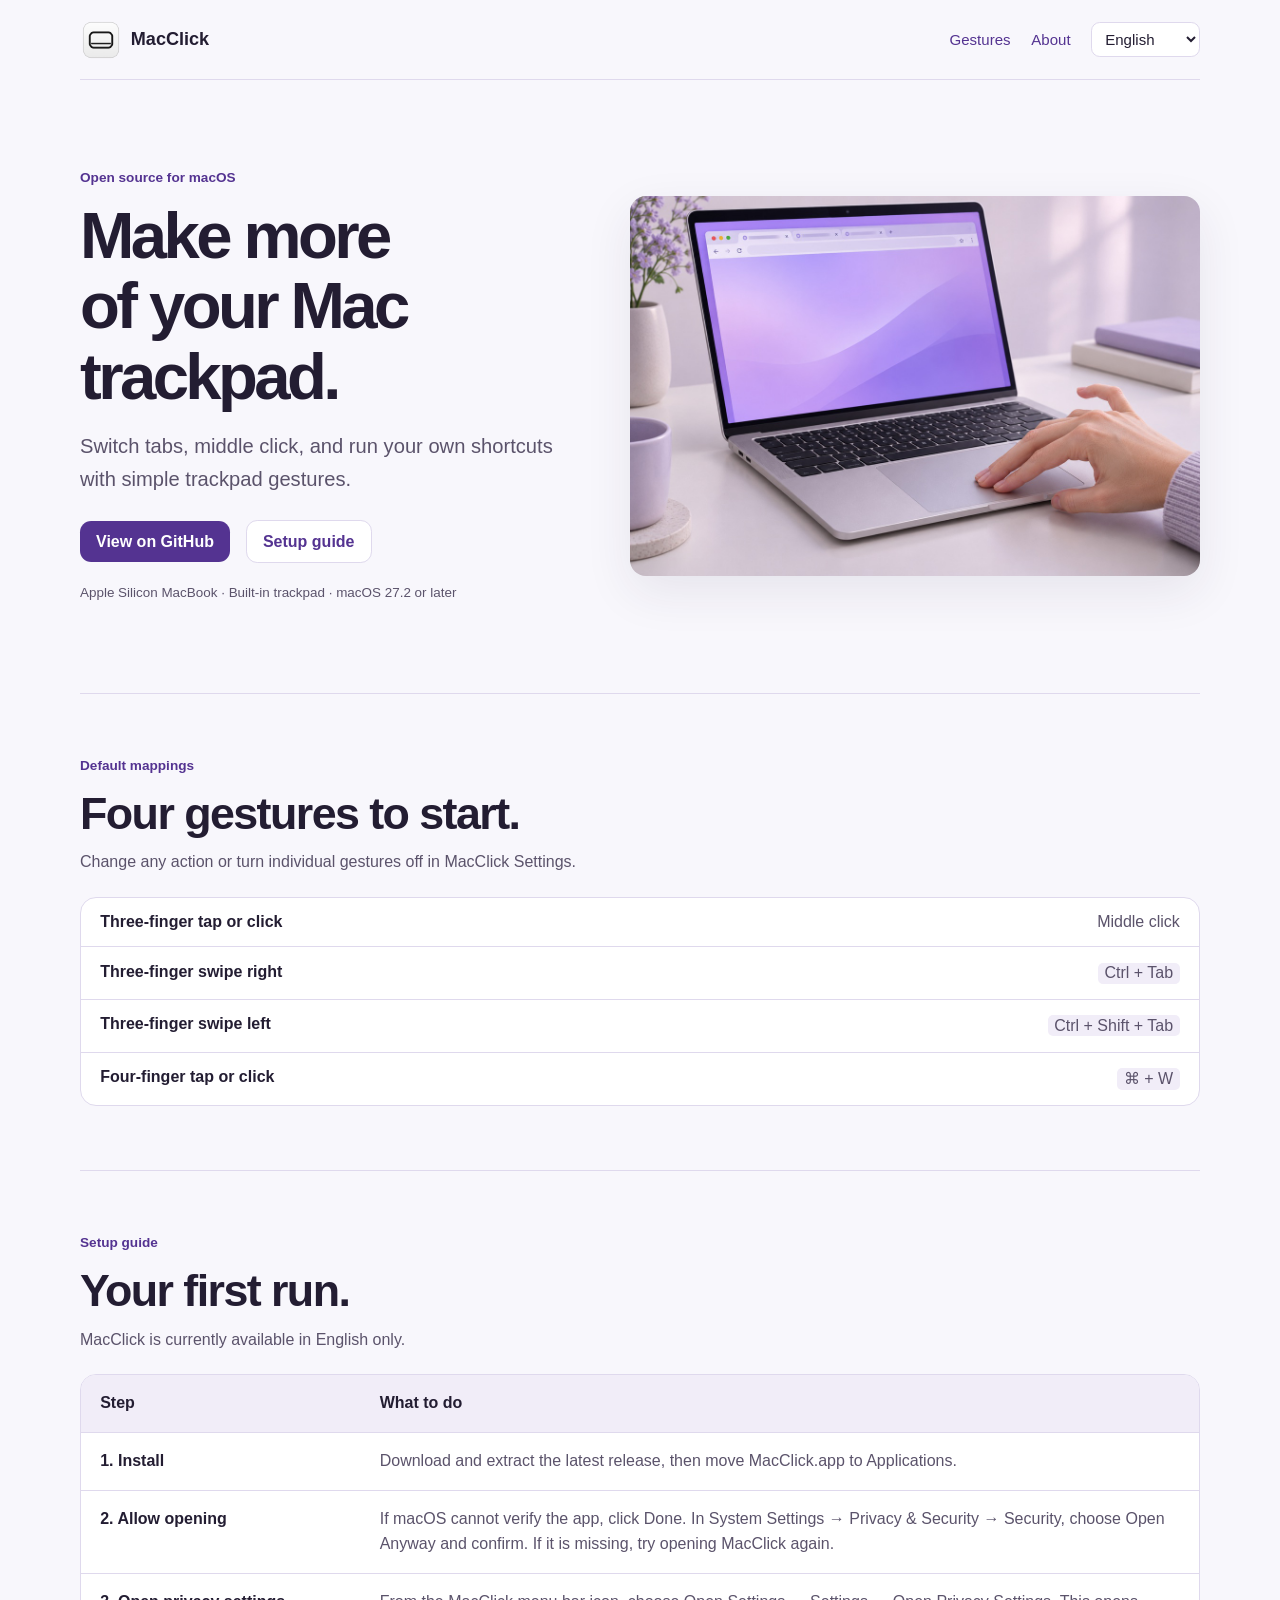
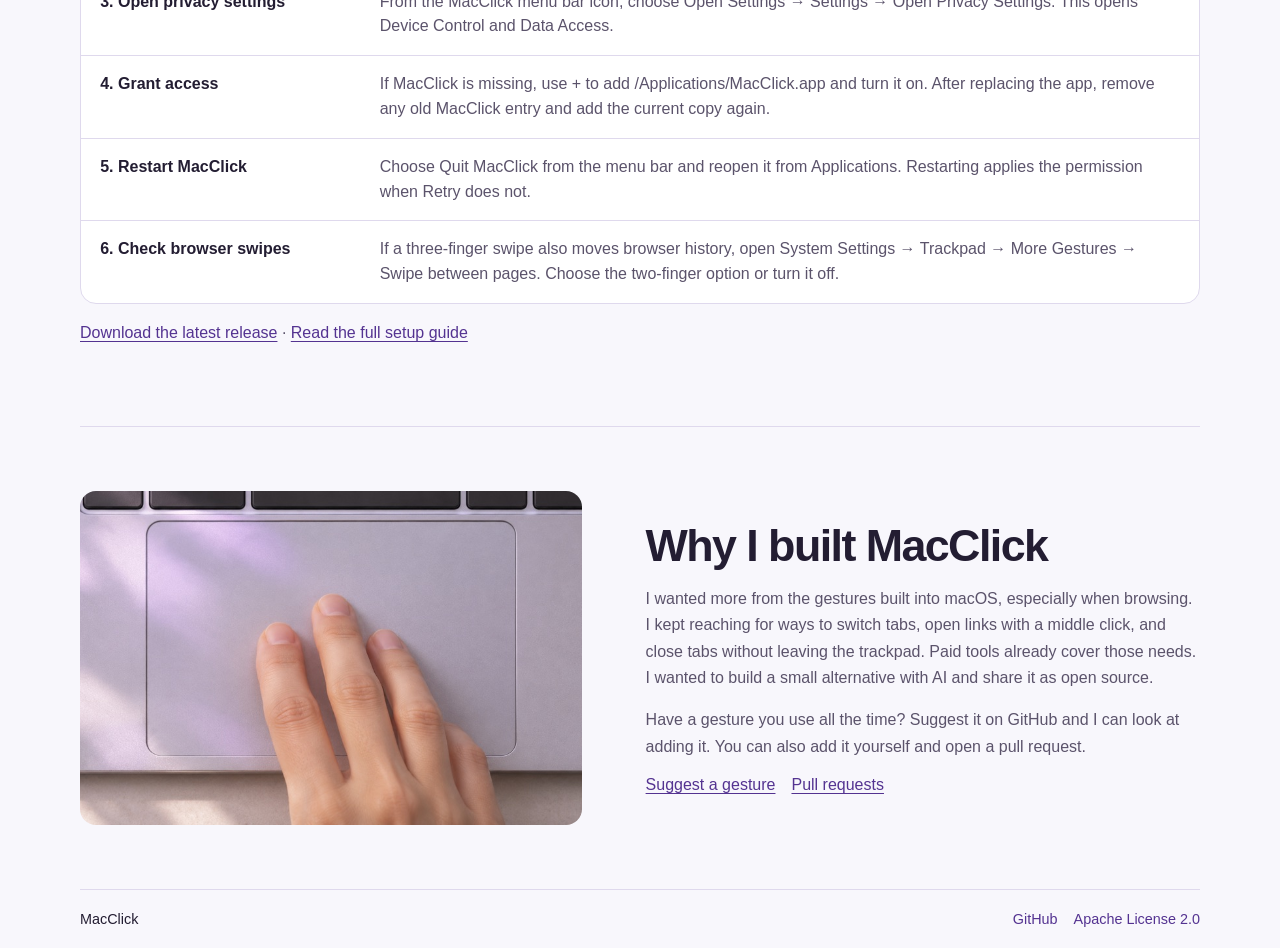
==== web/index.html @ efc1bd24 "Add multilingual first run guide" ====
<!doctype html>
<html lang="en">
<head>
    <meta charset="utf-8">
    <meta name="viewport" content="width=device-width, initial-scale=1">
    <meta name="description" content="MacClick is an open source macOS menu bar app for trackpad gestures, middle clicks, and keyboard shortcuts.">
    <meta name="theme-color" content="#f8f7fc">
    <title>MacClick</title>
    <link rel="icon" href="./images/icon.png" type="image/png">
    <link rel="stylesheet" href="./styles.css">
    <script src="./translations.js" defer></script>
    <script src="./site.js" defer></script>
</head>
<body>
    <a class="skip" href="#content" data-text="skip">Skip to content</a>
    <header class="shell header">
        <a class="brand" href="#top"><img src="./images/icon.png" width="42" height="42" alt="">MacClick</a>
        <div class="header-links">
            <a href="#gestures" data-text="gestures">Gestures</a>
            <a href="#about" data-text="about">About</a>
            <label class="language">
                <span class="visually-hidden" data-text="language">Language</span>
                <select id="language">
                    <option value="en" lang="en">English</option>
                    <option value="tr" lang="tr">Türkçe</option>
                    <option value="es" lang="es">Español</option>
                    <option value="pt" lang="pt-PT">Português</option>
                    <option value="ar" lang="ar" dir="rtl">العربية</option>
                    <option value="zh" lang="zh-Hans">简体中文</option>
                    <option value="ru" lang="ru">Русский</option>
                </select>
            </label>
        </div>
    </header>
    <main id="content" class="shell">
        <section class="hero" id="top" aria-labelledby="headline">
            <div>
                <p class="eyebrow" data-text="badge">Open source for macOS</p>
                <h1 id="headline" data-text="headline">Make more of your Mac trackpad.</h1>
                <p class="lede" data-text="intro">Switch tabs, middle click, and run your own shortcuts with simple trackpad gestures.</p>
                <div class="actions">
                    <a class="button primary" href="https://github.com/ilkerduran/MacClick" data-text="github">View on GitHub</a>
                    <a class="button secondary" href="#first-run" data-text="setup">Setup guide</a>
                </div>
                <p class="compatibility" data-text="requirements">Apple Silicon MacBook · Built-in trackpad · macOS 27.2 or later</p>
            </div>
            <img class="photo hero-photo" src="./images/trackpad-hero.jpg" width="1200" height="800"
                alt="Illustration of a hand using a MacBook trackpad" data-alt="heroAlt" fetchpriority="high">
        </section>
        <section id="gestures" class="section" aria-labelledby="gesture-title">
            <p class="eyebrow" data-text="defaults">Default mappings</p>
            <h2 id="gesture-title" data-text="gestureTitle">Four gestures to start.</h2>
            <p class="section-copy" data-text="gestureIntro">Change any action or turn individual gestures off in MacClick Settings.</p>
            <dl class="mappings">
                <div><dt data-text="threeTap">Three-finger tap or click</dt><dd data-text="middleClick">Middle click</dd></div>
                <div><dt data-text="swipeRight">Three-finger swipe right</dt><dd><kbd dir="ltr">Ctrl + Tab</kbd></dd></div>
                <div><dt data-text="swipeLeft">Three-finger swipe left</dt><dd><kbd dir="ltr">Ctrl + Shift + Tab</kbd></dd></div>
                <div><dt data-text="fourTap">Four-finger tap or click</dt><dd><kbd dir="ltr">⌘ + W</kbd></dd></div>
            </dl>
        </section>
        <section id="first-run" class="section" aria-labelledby="first-run-title">
            <p class="eyebrow" data-text="setup">Setup guide</p>
            <h2 id="first-run-title" data-text="firstRunTitle">Your first run.</h2>
            <p class="section-copy" data-text="appLanguage">MacClick is currently available in English only.</p>
            <div class="setup-table-wrap">
                <table class="setup-table">
                    <thead><tr><th scope="col" data-text="stepHeading">Step</th><th scope="col" data-text="actionHeading">What to do</th></tr></thead>
                    <tbody>
                        <tr><th scope="row" data-text="step1">1. Install</th><td data-text="action1">Download and extract the latest release, then move MacClick.app to Applications.</td></tr>
                        <tr><th scope="row" data-text="step2">2. Allow opening</th><td data-text="action2">If macOS cannot verify the app, click Done. In System Settings → Privacy & Security → Security, choose Open Anyway and confirm. If it is missing, try opening MacClick again.</td></tr>
                        <tr><th scope="row" data-text="step3">3. Open privacy settings</th><td data-text="action3">From the MacClick menu bar icon, choose Open Settings → Settings → Open Privacy Settings. This opens Device Control and Data Access.</td></tr>
                        <tr><th scope="row" data-text="step4">4. Grant access</th><td data-text="action4">If MacClick is missing, use + to add /Applications/MacClick.app and turn it on. After replacing the app, remove any old MacClick entry and add the current copy again.</td></tr>
                        <tr><th scope="row" data-text="step5">5. Restart MacClick</th><td data-text="action5">Choose Quit MacClick from the menu bar and reopen it from Applications. Restarting applies the permission when Retry does not.</td></tr>
                        <tr><th scope="row" data-text="step6">6. Check browser swipes</th><td data-text="action6">If a three-finger swipe also moves browser history, open System Settings → Trackpad → More Gestures → Swipe between pages. Choose the two-finger option or turn it off.</td></tr>
                    </tbody>
                </table>
            </div>
            <p class="setup-links"><a href="https://github.com/ilkerduran/MacClick/releases/latest" data-text="downloadRelease">Download the latest release</a> · <a href="https://github.com/ilkerduran/MacClick#first-run" data-text="fullGuide">Read the full setup guide</a></p>
        </section>
        <section id="about" class="section story" aria-labelledby="about-title">
            <img class="photo story-photo" src="./images/trackpad-detail.jpg" width="1000" height="512"
                alt="Illustration of fingers resting on a trackpad" data-alt="detailAlt" loading="lazy">
            <div>
                <h2 id="about-title" data-text="why">Why I built MacClick</h2>
                <p data-text="story">I wanted more from the gestures built into macOS, especially when browsing. I kept reaching for ways to switch tabs, open links with a middle click, and close tabs without leaving the trackpad. Paid tools already cover those needs. I wanted to build a small alternative with AI and share it as open source.</p>
                <p data-text="contribute">Have a gesture you use all the time? Suggest it on GitHub and I can look at adding it. You can also add it yourself and open a pull request.</p>
                <div class="actions">
                    <a href="https://github.com/ilkerduran/MacClick/issues" data-text="suggest">Suggest a gesture</a>
                    <a href="https://github.com/ilkerduran/MacClick/pulls" data-text="pullRequests">Pull requests</a>
                </div>
            </div>
        </section>
    </main>
    <footer class="shell footer">
        <span>MacClick</span>
        <div>
            <a href="https://github.com/ilkerduran/MacClick">GitHub</a>
            <a href="https://github.com/ilkerduran/MacClick/blob/main/LICENSE" data-text="license">Apache License 2.0</a>
        </div>
    </footer>
</body>
</html>
---- web/styles.css ----
:root {
    color-scheme: light;
    font-family: -apple-system, BlinkMacSystemFont, "Segoe UI", sans-serif;
    color: #231d32;
    background: #f8f7fc;
    --muted: #5b536b;
    --accent: #543391;
    --line: #dfd9ed;
}

*, *::before, *::after { box-sizing: border-box; }
body { margin: 0; }
a { color: var(--accent); text-underline-offset: .2em; }
a:hover { text-decoration-thickness: .13em; }
a:focus-visible, select:focus-visible { outline: 3px solid #845ac0; outline-offset: 4px; }
img { display: block; max-width: 100%; }
.shell { width: min(1120px, calc(100% - 3rem)); margin-inline: auto; }
.header, .footer, .header-links, .brand, .actions {
    display: flex;
    align-items: center;
    gap: 1rem;
}
.header, .footer { justify-content: space-between; flex-wrap: wrap; }
.header { min-height: 80px; border-bottom: 1px solid var(--line); padding-block: .75rem; }
.header a, .footer a { text-decoration: none; }
.header a:hover, .footer a:hover { text-decoration: underline; }
.brand { color: inherit; font-weight: 750; font-size: 1.13rem; gap: .55rem; }
.header-links { gap: 1.3rem; flex-wrap: wrap; font-size: .94rem; }
.language select {
    font: inherit;
    color: inherit;
    border: 1px solid var(--line);
    border-radius: .55rem;
    background: #fff;
    padding: .45rem .55rem;
}
.hero, .story { display: grid; align-items: center; gap: clamp(1.5rem, 5vw, 4.5rem); }
.hero { grid-template-columns: .92fr 1.08fr; padding-block: clamp(2.5rem, 7vw, 6rem); }
.story { grid-template-columns: .95fr 1.05fr; }
.eyebrow { color: var(--accent); font-size: .85rem; font-weight: 730; margin: 0 0 1rem; }
h1, h2 { line-height: 1.08; margin: 0; text-wrap: balance; }
h1 { font-size: clamp(2.65rem, 5.1vw, 4.7rem); letter-spacing: -.055em; }
h2 { font-size: clamp(1.9rem, 3.5vw, 3rem); letter-spacing: -.035em; }
[dir="rtl"] h1, [dir="rtl"] h2 { letter-spacing: normal; }
.lede, .section-copy, .story p { color: var(--muted); line-height: 1.65; }
.lede { font-size: clamp(1.05rem, 1.8vw, 1.26rem); margin: 1.1rem 0 1.5rem; }
.actions { flex-wrap: wrap; }
.button { padding: .72rem 1rem; border-radius: .7rem; font-weight: 650; text-decoration: none; }
.button:hover { text-decoration: underline; }
.primary { color: #fff; background: var(--accent); }
.secondary { border: 1px solid var(--line); background: #fff; }
.compatibility { color: var(--muted); font-size: .84rem; line-height: 1.6; margin: 1.15rem 0 0; }
.photo { width: 100%; height: auto; object-fit: cover; aspect-ratio: 3 / 2; border-radius: 1rem; background: #eee9f5; }
.hero-photo { box-shadow: 0 1rem 3rem #32234b16; }
.section { border-top: 1px solid var(--line); padding-block: clamp(2.25rem, 5vw, 4.5rem); }
.section-copy { margin-block: .75rem 1.35rem; }
.mappings { margin: 0; border: 1px solid var(--line); border-radius: 1rem; background: #fff; }
.mappings div { display: flex; justify-content: space-between; gap: .65rem 1.25rem; flex-wrap: wrap; padding: .95rem 1.2rem; }
.mappings div + div { border-top: 1px solid var(--line); }
.mappings dt { font-weight: 620; }
.mappings dd { margin: 0; color: var(--muted); }
kbd { display: inline-block; padding: .1em .42em; border-radius: .32rem; background: #f1edf8; font: inherit; }
.footer { border-top: 1px solid var(--line); padding-block: 1.3rem; font-size: .9rem; }
.footer div { display: flex; flex-wrap: wrap; gap: 1rem; }
.visually-hidden, .skip:not(:focus) { position: absolute; width: 1px; height: 1px; padding: 0; clip-path: inset(50%); overflow: hidden; white-space: nowrap; }
.skip:focus { display: inline-block; margin: .5rem; }

@media (max-width: 760px) {
    .shell { width: min(100% - 2rem, 620px); }
    .hero, .story { grid-template-columns: 1fr; }
    .story-photo { order: 1; }
}

@media (max-width: 420px) {
    .header-links { gap: .7rem; }
    .mappings div { padding: .8rem; }
}

.setup-table-wrap { overflow-x: auto; border: 1px solid var(--line); border-radius: 1rem; background: #fff; }
.setup-table { width: 100%; border-collapse: collapse; text-align: start; line-height: 1.55; }
.setup-table th, .setup-table td { padding: 1rem 1.2rem; text-align: start; vertical-align: top; }
.setup-table thead { background: #f1edf8; }
.setup-table tbody tr { border-top: 1px solid var(--line); }
.setup-table tbody th { width: 25%; min-width: 8rem; font-weight: 650; }
.setup-table td, .setup-links { color: var(--muted); }
.setup-links { line-height: 1.6; }
@media (max-width: 420px) { .setup-table th, .setup-table td { padding: .75rem; } }
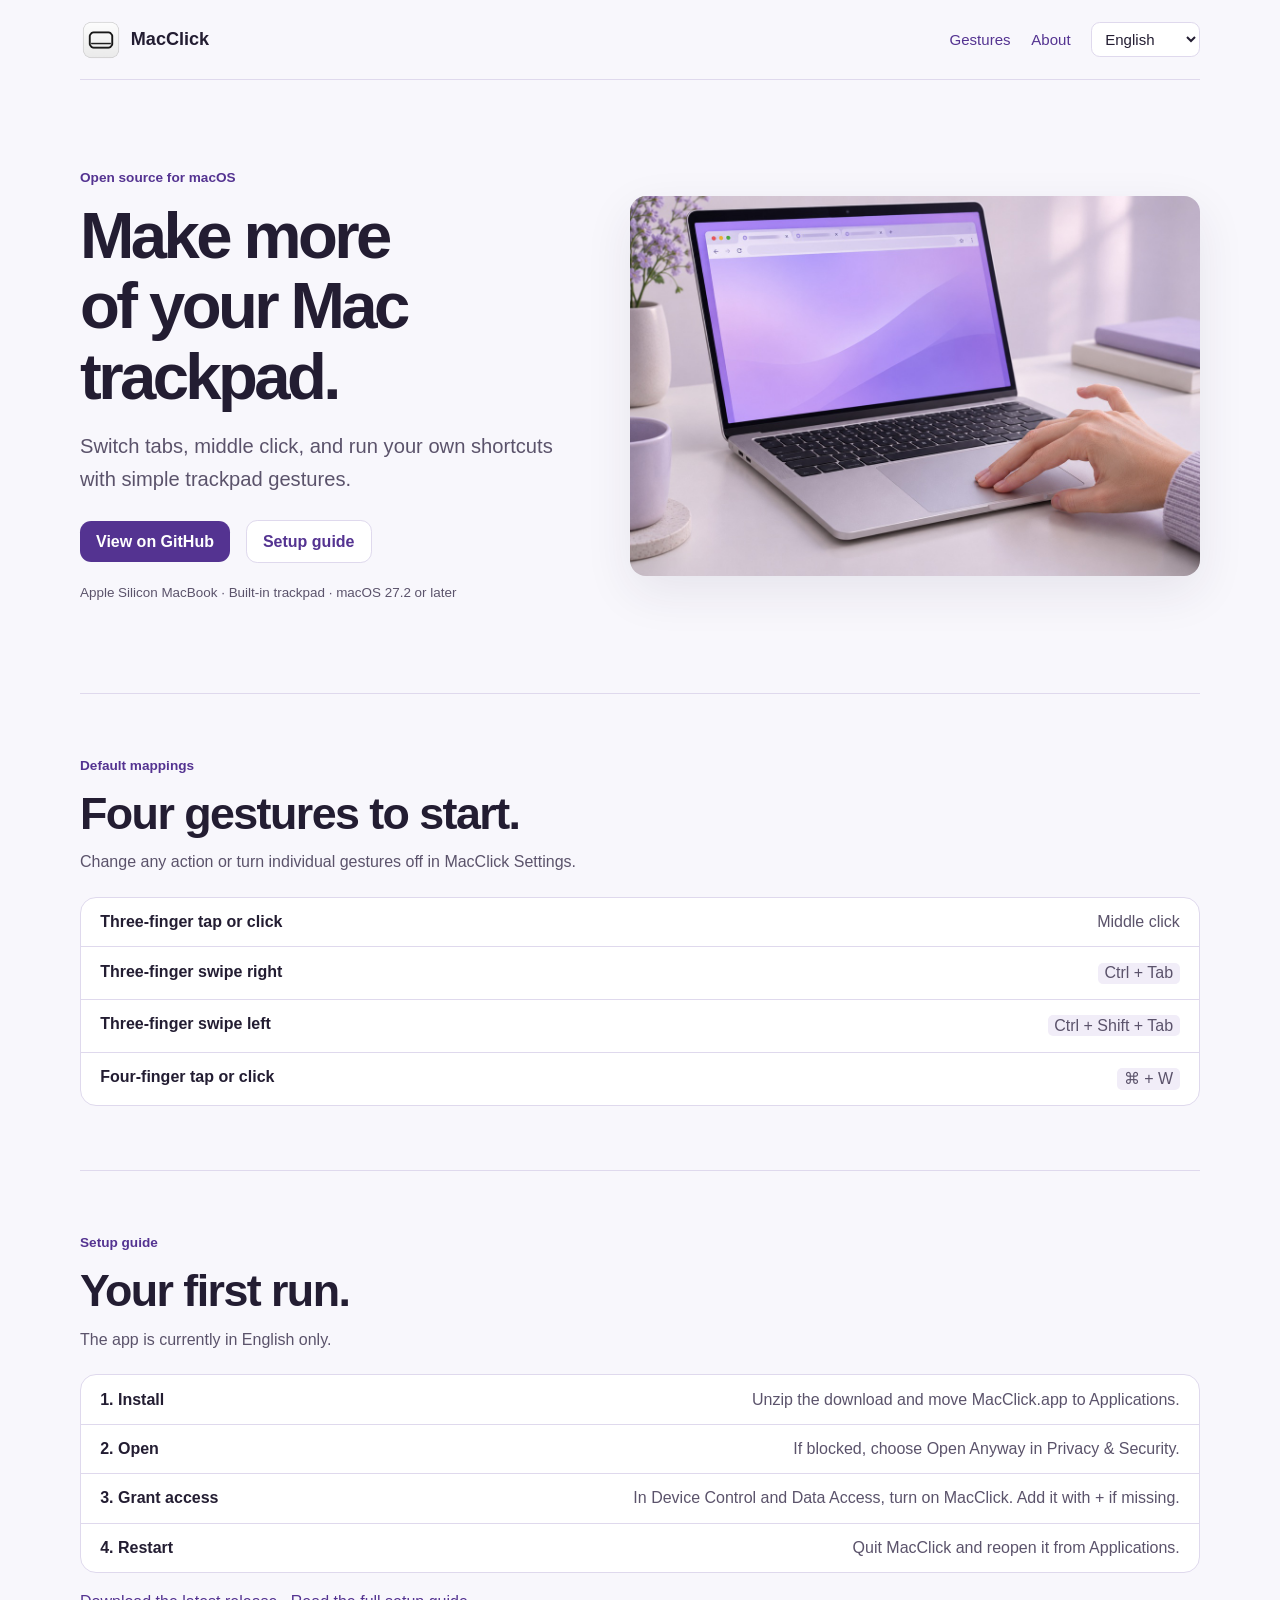
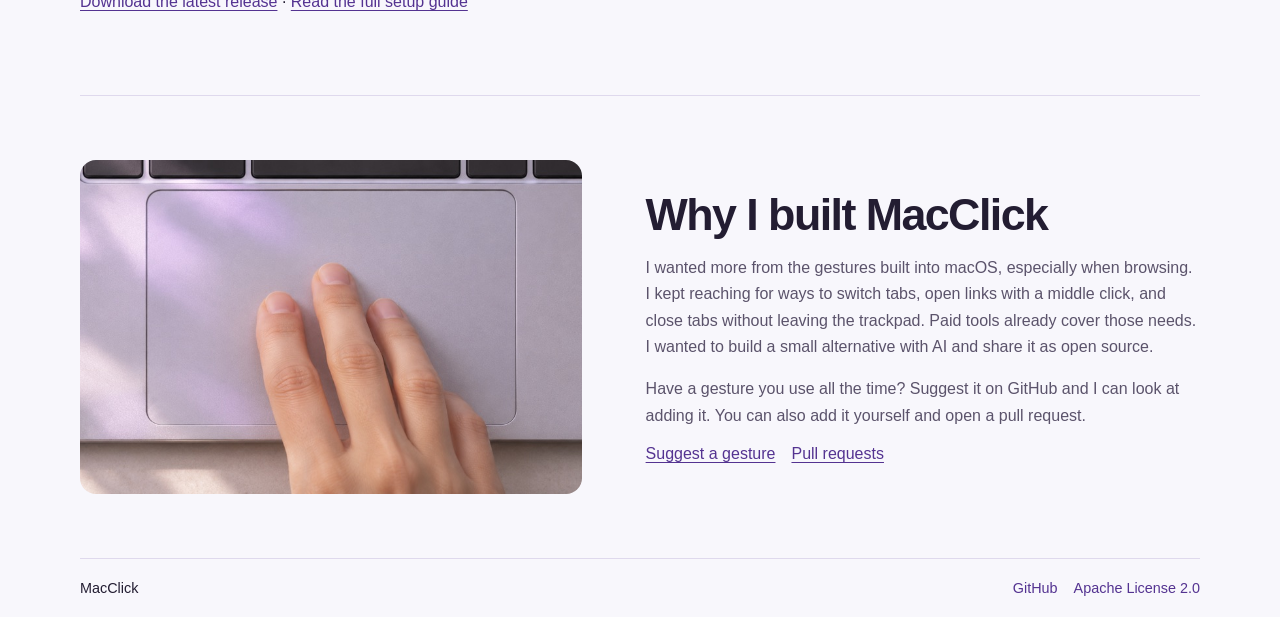
==== commit a001e821: "Simplify the website setup guide" ====
--- a/web/index.html
+++ b/web/index.html
@@ -61,20 +61,13 @@
         <section id="first-run" class="section" aria-labelledby="first-run-title">
             <p class="eyebrow" data-text="setup">Setup guide</p>
             <h2 id="first-run-title" data-text="firstRunTitle">Your first run.</h2>
-            <p class="section-copy" data-text="appLanguage">MacClick is currently available in English only.</p>
-            <div class="setup-table-wrap">
-                <table class="setup-table">
-                    <thead><tr><th scope="col" data-text="stepHeading">Step</th><th scope="col" data-text="actionHeading">What to do</th></tr></thead>
-                    <tbody>
-                        <tr><th scope="row" data-text="step1">1. Install</th><td data-text="action1">Download and extract the latest release, then move MacClick.app to Applications.</td></tr>
-                        <tr><th scope="row" data-text="step2">2. Allow opening</th><td data-text="action2">If macOS cannot verify the app, click Done. In System Settings → Privacy & Security → Security, choose Open Anyway and confirm. If it is missing, try opening MacClick again.</td></tr>
-                        <tr><th scope="row" data-text="step3">3. Open privacy settings</th><td data-text="action3">From the MacClick menu bar icon, choose Open Settings → Settings → Open Privacy Settings. This opens Device Control and Data Access.</td></tr>
-                        <tr><th scope="row" data-text="step4">4. Grant access</th><td data-text="action4">If MacClick is missing, use + to add /Applications/MacClick.app and turn it on. After replacing the app, remove any old MacClick entry and add the current copy again.</td></tr>
-                        <tr><th scope="row" data-text="step5">5. Restart MacClick</th><td data-text="action5">Choose Quit MacClick from the menu bar and reopen it from Applications. Restarting applies the permission when Retry does not.</td></tr>
-                        <tr><th scope="row" data-text="step6">6. Check browser swipes</th><td data-text="action6">If a three-finger swipe also moves browser history, open System Settings → Trackpad → More Gestures → Swipe between pages. Choose the two-finger option or turn it off.</td></tr>
-                    </tbody>
-                </table>
-            </div>
+            <p class="section-copy" data-text="appLanguage">The app is currently in English only.</p>
+            <dl class="mappings">
+                <div><dt data-text="step1">1. Install</dt><dd data-text="action1">Unzip the download and move MacClick.app to Applications.</dd></div>
+                <div><dt data-text="step2">2. Open</dt><dd data-text="action2">If blocked, choose Open Anyway in Privacy &amp; Security.</dd></div>
+                <div><dt data-text="step3">3. Grant access</dt><dd data-text="action3">In Device Control and Data Access, turn on MacClick. Add it with + if missing.</dd></div>
+                <div><dt data-text="step4">4. Restart</dt><dd data-text="action4">Quit MacClick and reopen it from Applications.</dd></div>
+            </dl>
             <p class="setup-links"><a href="https://github.com/ilkerduran/MacClick/releases/latest" data-text="downloadRelease">Download the latest release</a> · <a href="https://github.com/ilkerduran/MacClick#first-run" data-text="fullGuide">Read the full setup guide</a></p>
         </section>
         <section id="about" class="section story" aria-labelledby="about-title">
--- a/web/styles.css
+++ b/web/styles.css
@@ -76,12 +76,4 @@
     .mappings div { padding: .8rem; }
 }
 
-.setup-table-wrap { overflow-x: auto; border: 1px solid var(--line); border-radius: 1rem; background: #fff; }
-.setup-table { width: 100%; border-collapse: collapse; text-align: start; line-height: 1.55; }
-.setup-table th, .setup-table td { padding: 1rem 1.2rem; text-align: start; vertical-align: top; }
-.setup-table thead { background: #f1edf8; }
-.setup-table tbody tr { border-top: 1px solid var(--line); }
-.setup-table tbody th { width: 25%; min-width: 8rem; font-weight: 650; }
-.setup-table td, .setup-links { color: var(--muted); }
 .setup-links { line-height: 1.6; }
-@media (max-width: 420px) { .setup-table th, .setup-table td { padding: .75rem; } }
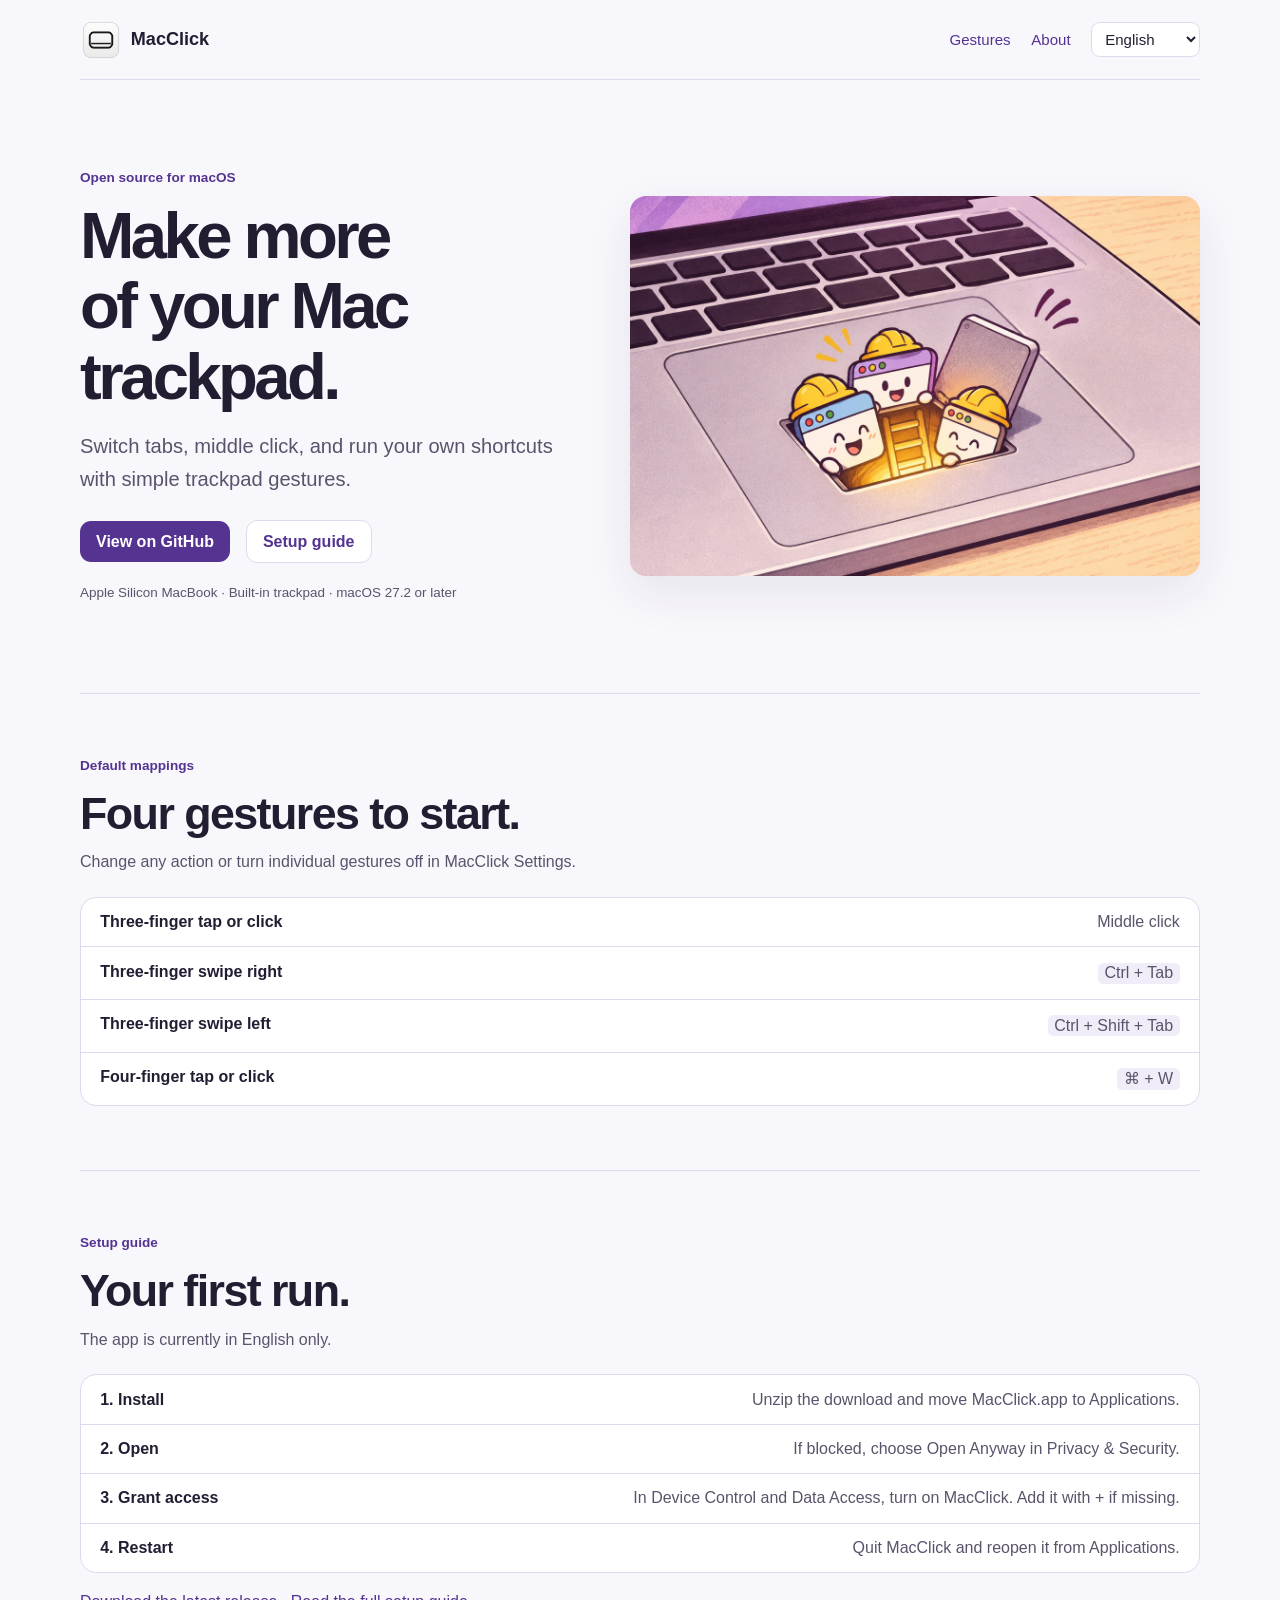
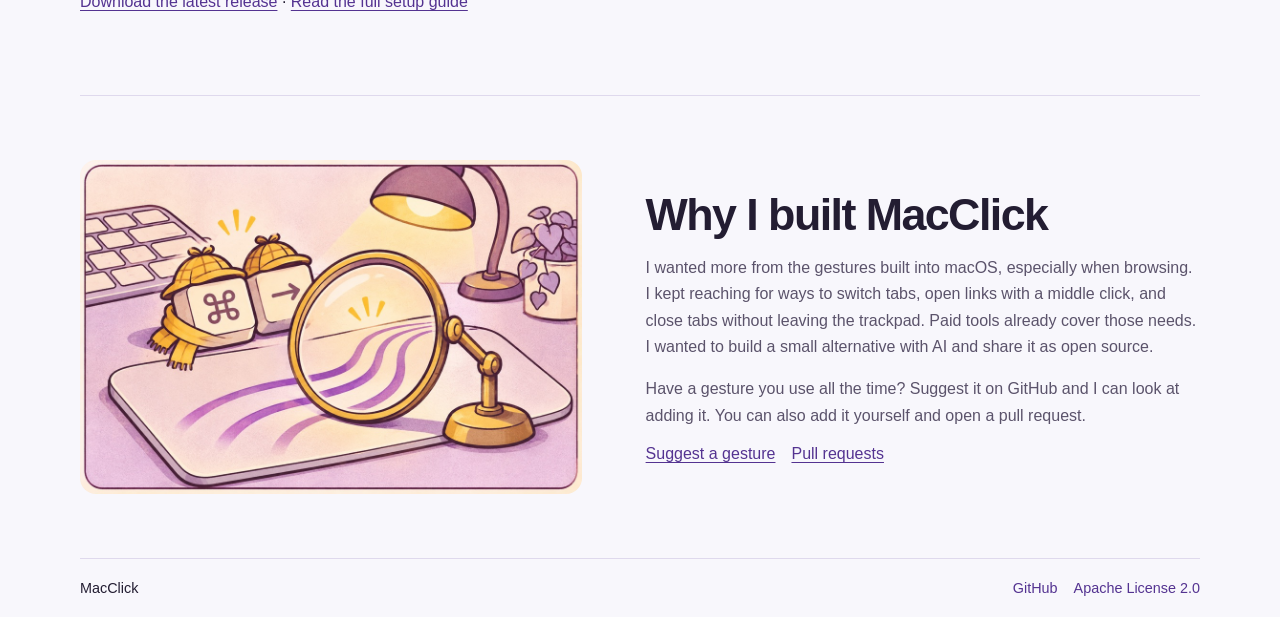
==== commit 6b2c3e07: "Replace website photos with trackpad cartoons" ====
--- a/web/index.html
+++ b/web/index.html
@@ -28,6 +28,10 @@
                     <option value="ar" lang="ar" dir="rtl">العربية</option>
                     <option value="zh" lang="zh-Hans">简体中文</option>
                     <option value="ru" lang="ru">Русский</option>
+                    <option value="ja" lang="ja">日本語</option>
+                    <option value="de" lang="de">Deutsch</option>
+                    <option value="fr" lang="fr">Français</option>
+                    <option value="da" lang="da">Dansk</option>
                 </select>
             </label>
         </div>
@@ -44,8 +48,8 @@
                 </div>
                 <p class="compatibility" data-text="requirements">Apple Silicon MacBook · Built-in trackpad · macOS 27.2 or later</p>
             </div>
-            <img class="photo hero-photo" src="./images/trackpad-hero.jpg" width="1200" height="800"
-                alt="Illustration of a hand using a MacBook trackpad" data-alt="heroAlt" fetchpriority="high">
+            <img class="photo hero-photo" src="./images/trackpad-shortcut.jpg" width="1200" height="800"
+                alt="Cartoon browser tabs in hard hats emerge from a hidden hatch in a MacBook trackpad" data-alt="heroAlt" fetchpriority="high">
         </section>
         <section id="gestures" class="section" aria-labelledby="gesture-title">
             <p class="eyebrow" data-text="defaults">Default mappings</p>
@@ -71,8 +75,8 @@
             <p class="setup-links"><a href="https://github.com/ilkerduran/MacClick/releases/latest" data-text="downloadRelease">Download the latest release</a> · <a href="https://github.com/ilkerduran/MacClick#first-run" data-text="fullGuide">Read the full setup guide</a></p>
         </section>
         <section id="about" class="section story" aria-labelledby="about-title">
-            <img class="photo story-photo" src="./images/trackpad-detail.jpg" width="1000" height="512"
-                alt="Illustration of fingers resting on a trackpad" data-alt="detailAlt" loading="lazy">
+            <img class="photo story-photo" src="./images/trackpad-detectives.jpg" width="1050" height="700"
+                alt="Command and arrow keys dressed as detectives examine tracks on a trackpad" data-alt="detailAlt" loading="lazy">
             <div>
                 <h2 id="about-title" data-text="why">Why I built MacClick</h2>
                 <p data-text="story">I wanted more from the gestures built into macOS, especially when browsing. I kept reaching for ways to switch tabs, open links with a middle click, and close tabs without leaving the trackpad. Paid tools already cover those needs. I wanted to build a small alternative with AI and share it as open source.</p>
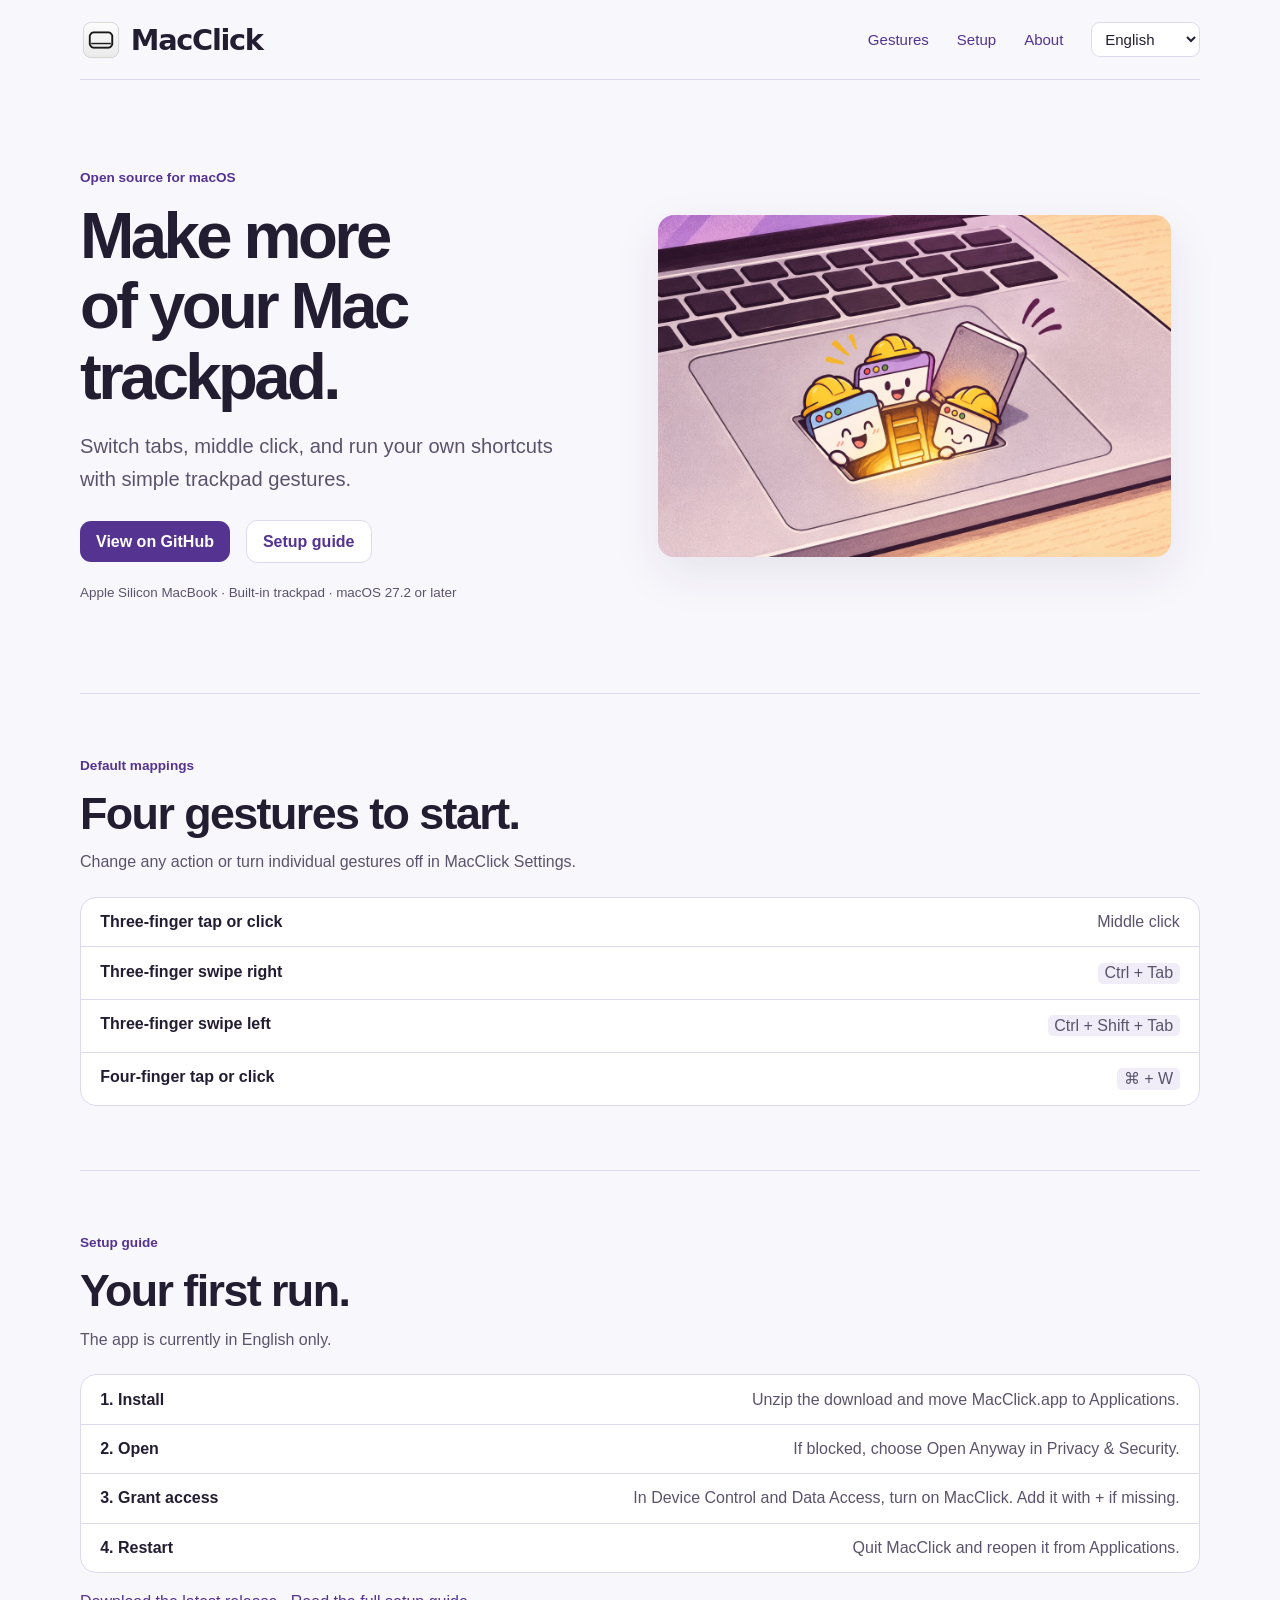
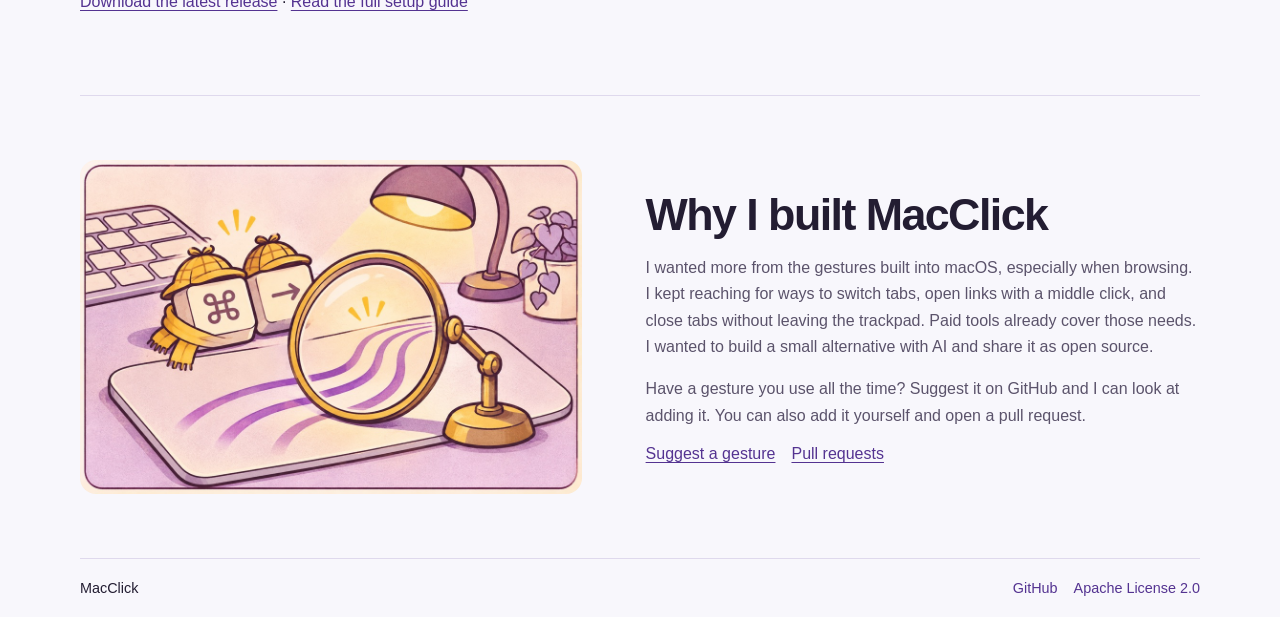
==== commit 1e837d9e: "Refine website header and hero layout" ====
--- a/web/index.html
+++ b/web/index.html
@@ -15,8 +15,9 @@
     <a class="skip" href="#content" data-text="skip">Skip to content</a>
     <header class="shell header">
         <a class="brand" href="#top"><img src="./images/icon.png" width="42" height="42" alt="">MacClick</a>
-        <div class="header-links">
+        <nav class="header-links">
             <a href="#gestures" data-text="gestures">Gestures</a>
+            <a href="#first-run" data-text="setupNav">Setup</a>
             <a href="#about" data-text="about">About</a>
             <label class="language">
                 <span class="visually-hidden" data-text="language">Language</span>
@@ -34,7 +35,7 @@
                     <option value="da" lang="da">Dansk</option>
                 </select>
             </label>
-        </div>
+        </nav>
     </header>
     <main id="content" class="shell">
         <section class="hero" id="top" aria-labelledby="headline">
--- a/web/styles.css
+++ b/web/styles.css
@@ -24,8 +24,15 @@
 .header { min-height: 80px; border-bottom: 1px solid var(--line); padding-block: .75rem; }
 .header a, .footer a { text-decoration: none; }
 .header a:hover, .footer a:hover { text-decoration: underline; }
-.brand { color: inherit; font-weight: 750; font-size: 1.13rem; gap: .55rem; }
-.header-links { gap: 1.3rem; flex-wrap: wrap; font-size: .94rem; }
+.brand {
+    color: inherit;
+    font-family: "Avenir Next", system-ui, sans-serif;
+    font-size: clamp(1.5rem, 2.3vw, 1.8rem);
+    font-weight: 800;
+    letter-spacing: -.045em;
+    gap: .55rem;
+}
+.header-links { gap: .75rem 1.75rem; flex-wrap: wrap; font-size: .94rem; }
 .language select {
     font: inherit;
     color: inherit;
@@ -51,7 +58,7 @@
 .secondary { border: 1px solid var(--line); background: #fff; }
 .compatibility { color: var(--muted); font-size: .84rem; line-height: 1.6; margin: 1.15rem 0 0; }
 .photo { width: 100%; height: auto; object-fit: cover; aspect-ratio: 3 / 2; border-radius: 1rem; background: #eee9f5; }
-.hero-photo { box-shadow: 0 1rem 3rem #32234b16; }
+.hero-photo { width: 90%; justify-self: center; box-shadow: 0 1rem 3rem #32234b16; }
 .section { border-top: 1px solid var(--line); padding-block: clamp(2.25rem, 5vw, 4.5rem); }
 .section-copy { margin-block: .75rem 1.35rem; }
 .mappings { margin: 0; border: 1px solid var(--line); border-radius: 1rem; background: #fff; }
@@ -72,7 +79,7 @@
 }
 
 @media (max-width: 420px) {
-    .header-links { gap: .7rem; }
+    .header-links { gap: .7rem 1rem; }
     .mappings div { padding: .8rem; }
 }
 
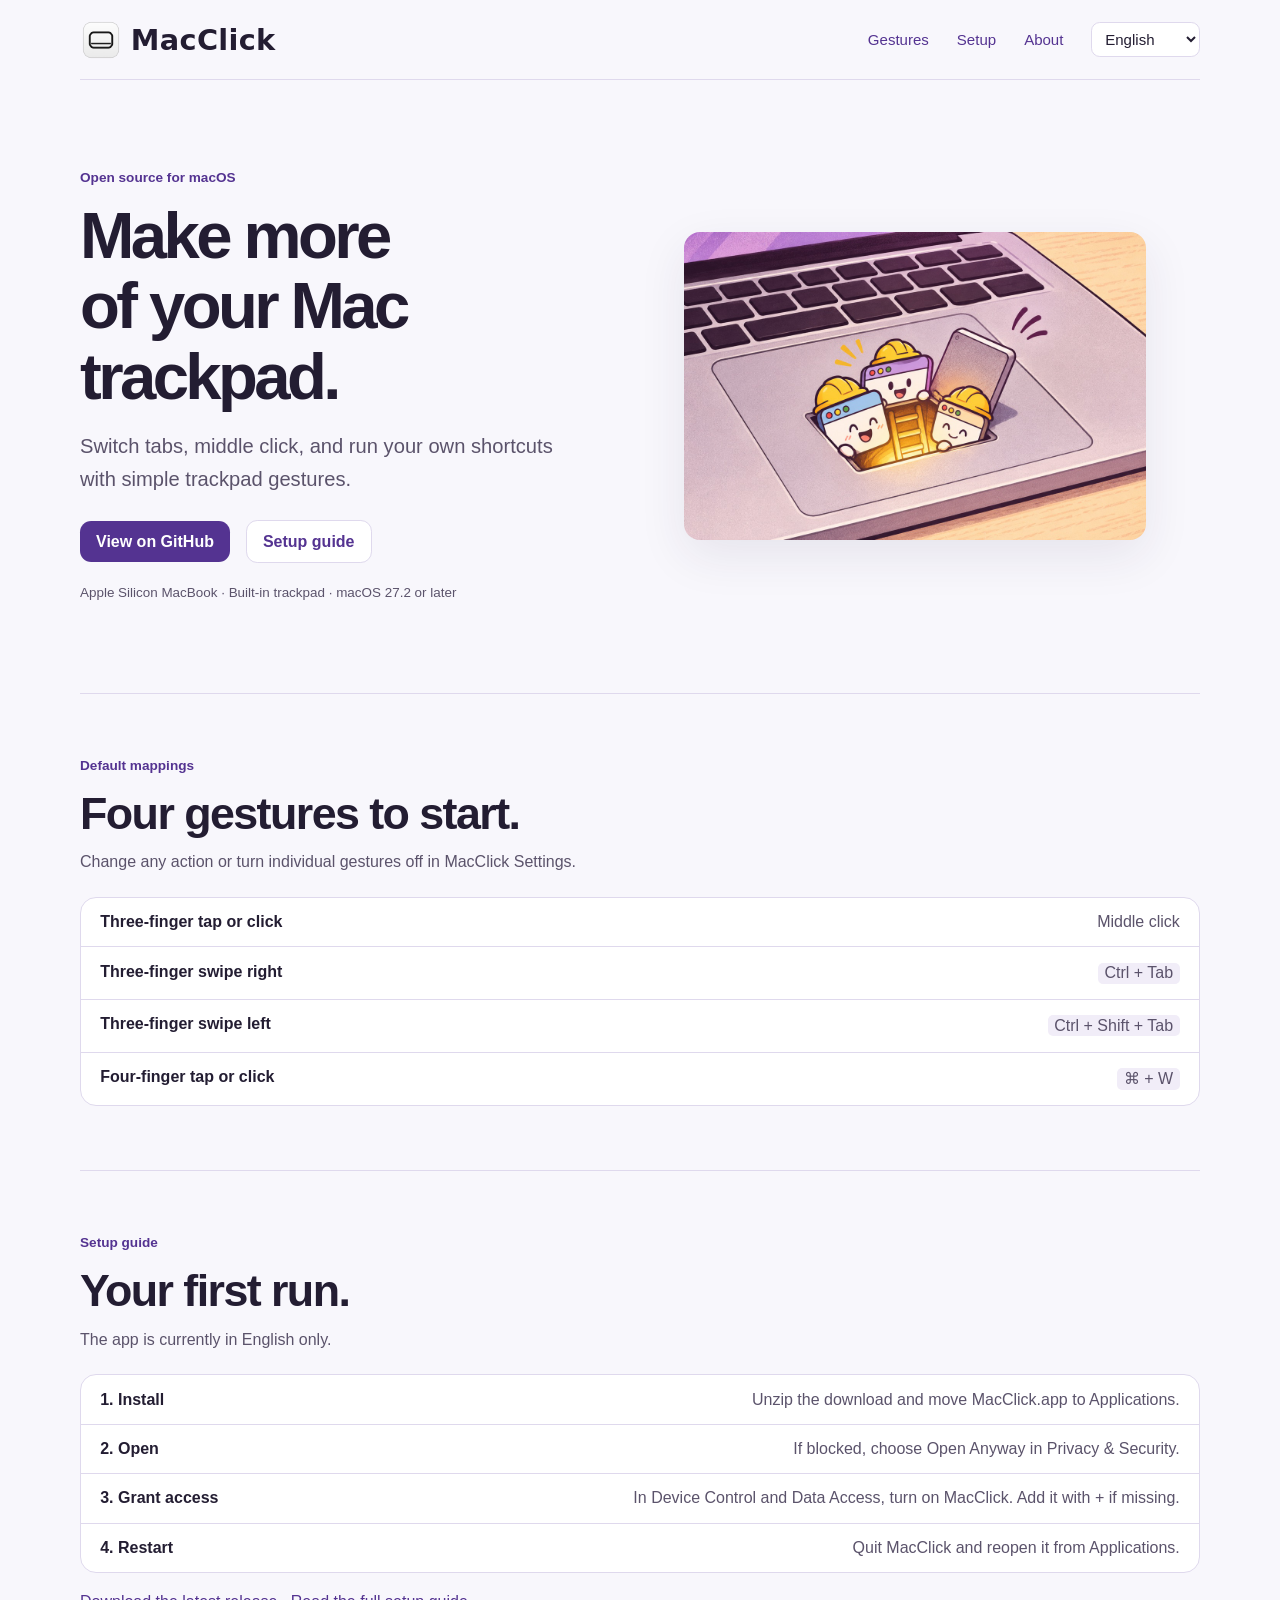
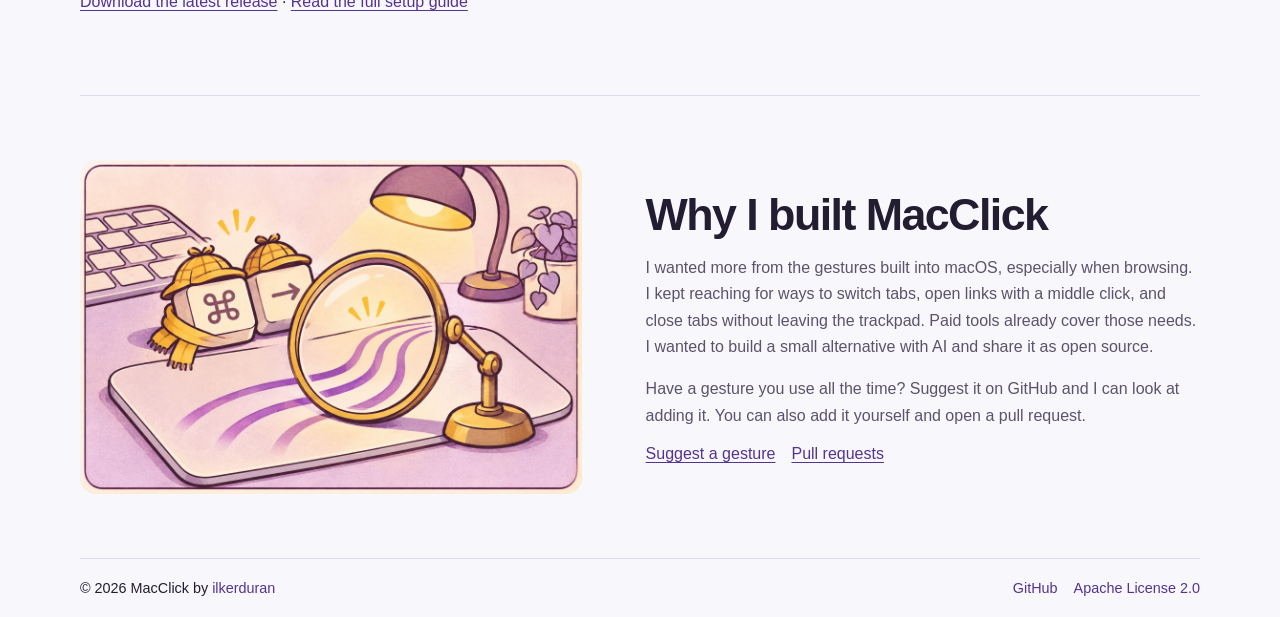
==== commit fa08be3d: "Add author attribution to the website footer" ====
--- a/web/index.html
+++ b/web/index.html
@@ -90,7 +90,7 @@
         </section>
     </main>
     <footer class="shell footer">
-        <span>MacClick</span>
+        <span lang="en" dir="ltr">© 2026 MacClick by <a href="https://ilkerduran.com/">ilkerduran</a></span>
         <div>
             <a href="https://github.com/ilkerduran/MacClick">GitHub</a>
             <a href="https://github.com/ilkerduran/MacClick/blob/main/LICENSE" data-text="license">Apache License 2.0</a>
--- a/web/styles.css
+++ b/web/styles.css
@@ -26,10 +26,10 @@
 .header a:hover, .footer a:hover { text-decoration: underline; }
 .brand {
     color: inherit;
-    font-family: "Avenir Next", system-ui, sans-serif;
+    font-family: -apple-system, BlinkMacSystemFont, system-ui, sans-serif;
     font-size: clamp(1.5rem, 2.3vw, 1.8rem);
-    font-weight: 800;
-    letter-spacing: -.045em;
+    font-weight: 600;
+    letter-spacing: .011em;
     gap: .55rem;
 }
 .header-links { gap: .75rem 1.75rem; flex-wrap: wrap; font-size: .94rem; }
@@ -58,7 +58,7 @@
 .secondary { border: 1px solid var(--line); background: #fff; }
 .compatibility { color: var(--muted); font-size: .84rem; line-height: 1.6; margin: 1.15rem 0 0; }
 .photo { width: 100%; height: auto; object-fit: cover; aspect-ratio: 3 / 2; border-radius: 1rem; background: #eee9f5; }
-.hero-photo { width: 90%; justify-self: center; box-shadow: 0 1rem 3rem #32234b16; }
+.hero-photo { width: 81%; justify-self: center; box-shadow: 0 1rem 3rem #32234b16; }
 .section { border-top: 1px solid var(--line); padding-block: clamp(2.25rem, 5vw, 4.5rem); }
 .section-copy { margin-block: .75rem 1.35rem; }
 .mappings { margin: 0; border: 1px solid var(--line); border-radius: 1rem; background: #fff; }
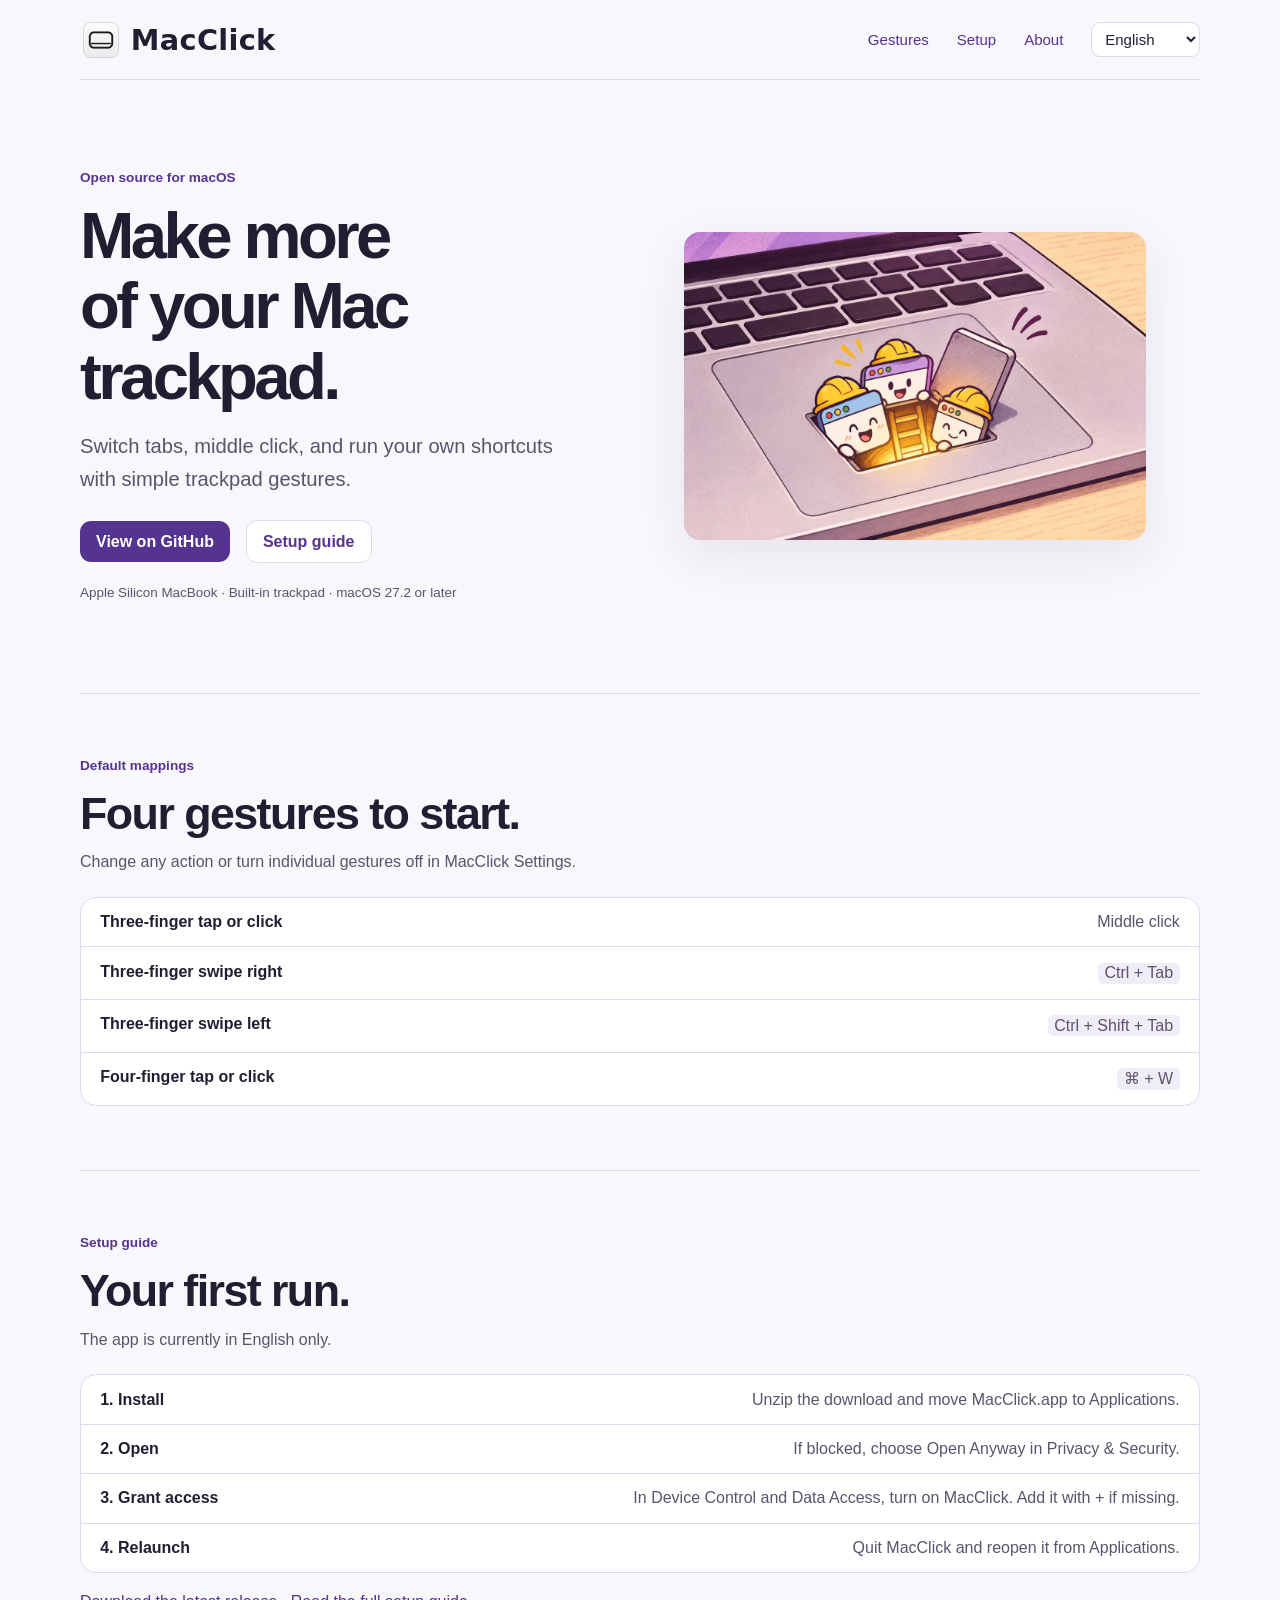
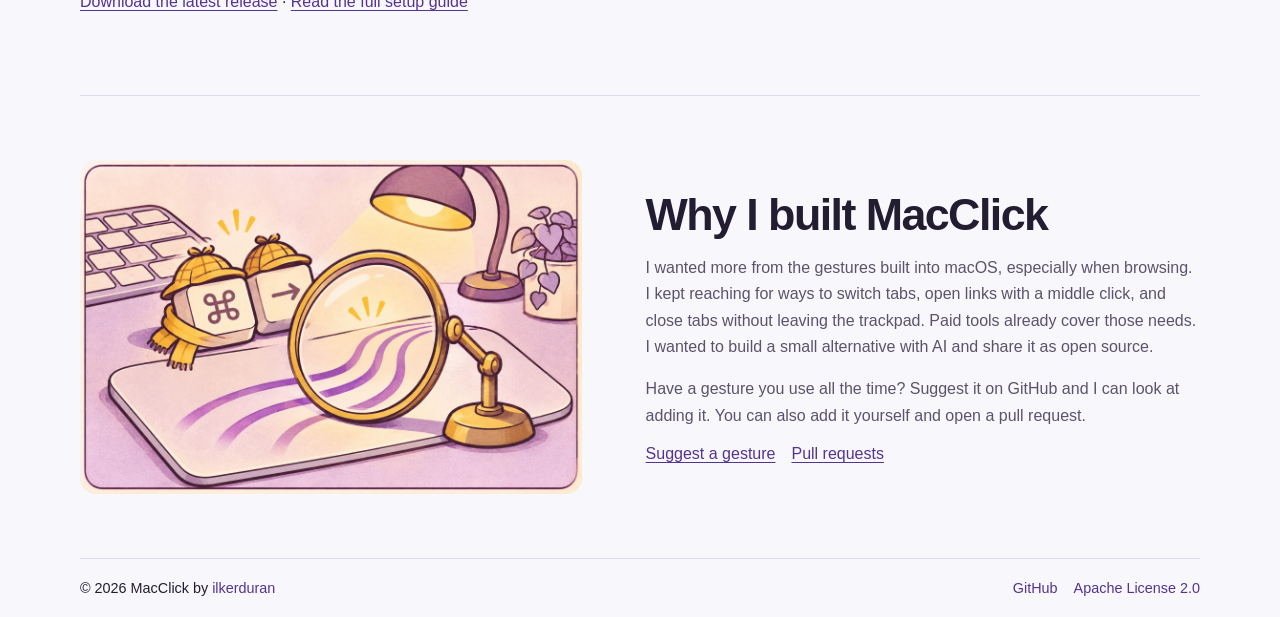
==== commit f5c005b2: "Clarify the relaunch step in the setup guide" ====
--- a/web/index.html
+++ b/web/index.html
@@ -71,7 +71,7 @@
                 <div><dt data-text="step1">1. Install</dt><dd data-text="action1">Unzip the download and move MacClick.app to Applications.</dd></div>
                 <div><dt data-text="step2">2. Open</dt><dd data-text="action2">If blocked, choose Open Anyway in Privacy &amp; Security.</dd></div>
                 <div><dt data-text="step3">3. Grant access</dt><dd data-text="action3">In Device Control and Data Access, turn on MacClick. Add it with + if missing.</dd></div>
-                <div><dt data-text="step4">4. Restart</dt><dd data-text="action4">Quit MacClick and reopen it from Applications.</dd></div>
+                <div><dt data-text="step4">4. Relaunch</dt><dd data-text="action4">Quit MacClick and reopen it from Applications.</dd></div>
             </dl>
             <p class="setup-links"><a href="https://github.com/ilkerduran/MacClick/releases/latest" data-text="downloadRelease">Download the latest release</a> · <a href="https://github.com/ilkerduran/MacClick#first-run" data-text="fullGuide">Read the full setup guide</a></p>
         </section>
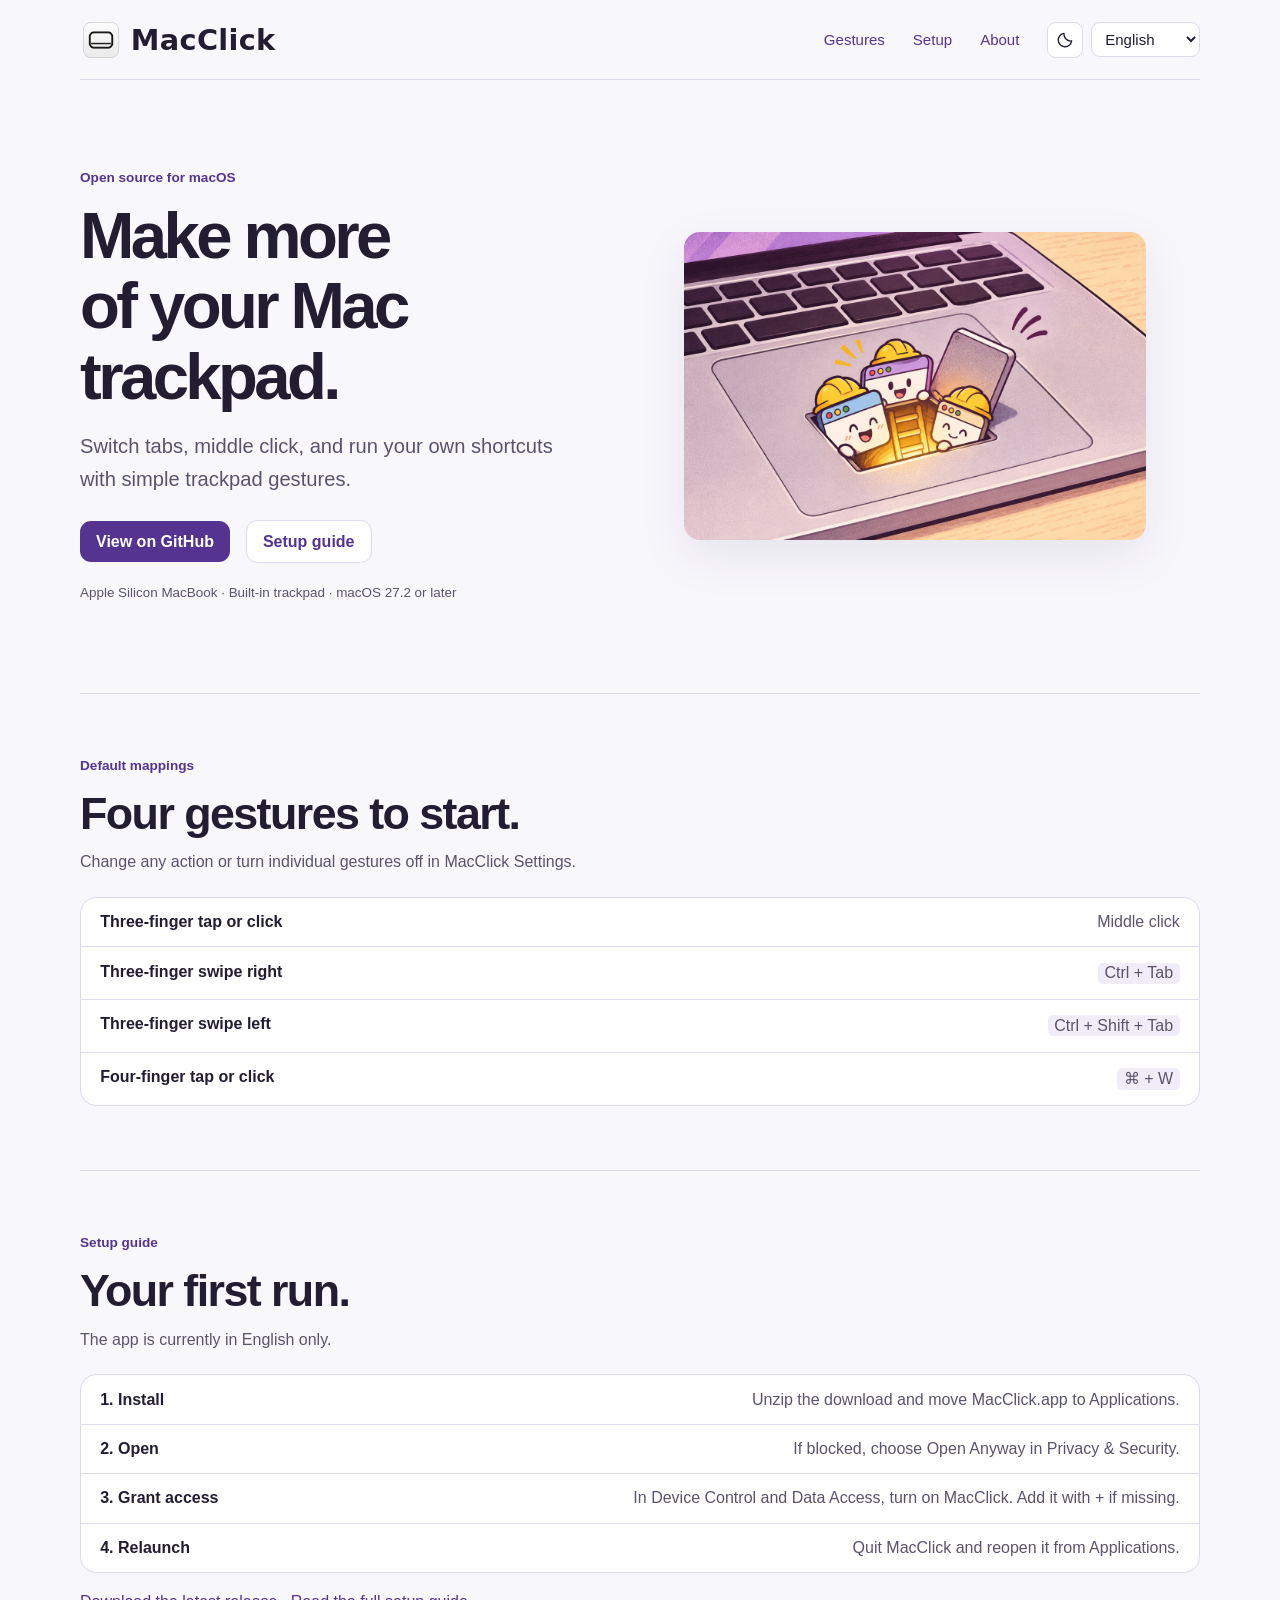
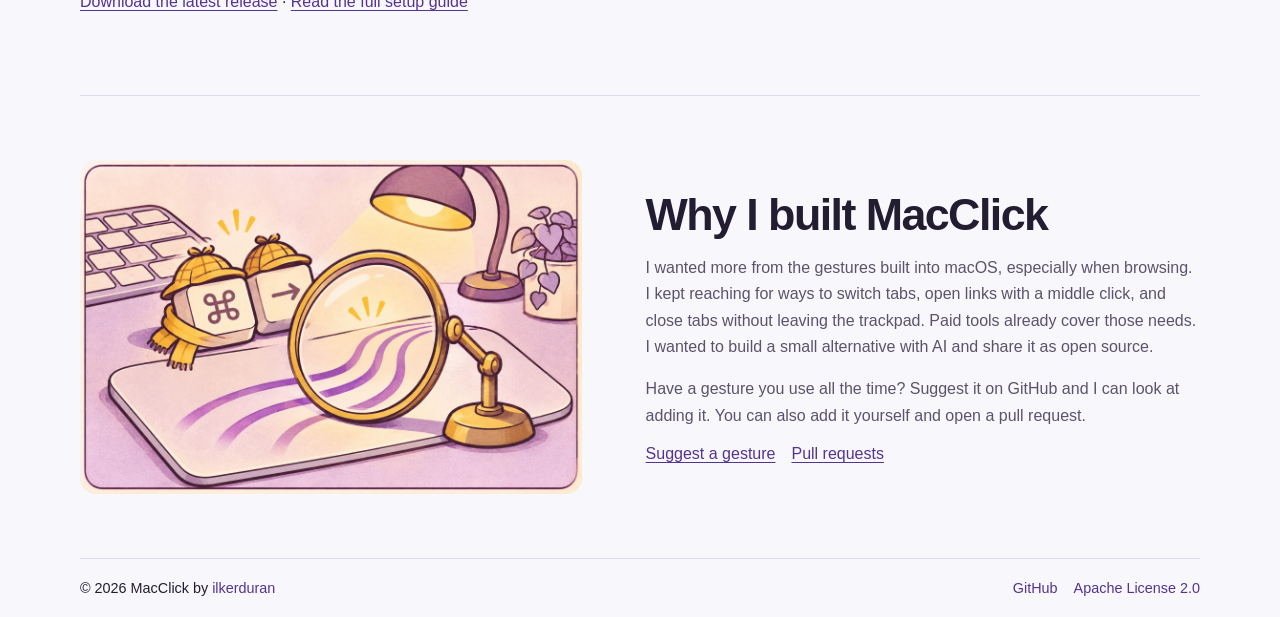
==== commit 09ba5615: "Add a system-aware website theme toggle" ====
--- a/web/index.html
+++ b/web/index.html
@@ -4,10 +4,12 @@
     <meta charset="utf-8">
     <meta name="viewport" content="width=device-width, initial-scale=1">
     <meta name="description" content="MacClick is an open source macOS menu bar app for trackpad gestures, middle clicks, and keyboard shortcuts.">
+    <meta name="color-scheme" content="light dark">
     <meta name="theme-color" content="#f8f7fc">
     <title>MacClick</title>
     <link rel="icon" href="./images/icon.png" type="image/png">
     <link rel="stylesheet" href="./styles.css">
+    <script src="./theme.js"></script>
     <script src="./translations.js" defer></script>
     <script src="./site.js" defer></script>
 </head>
@@ -19,22 +21,34 @@
             <a href="#gestures" data-text="gestures">Gestures</a>
             <a href="#first-run" data-text="setupNav">Setup</a>
             <a href="#about" data-text="about">About</a>
-            <label class="language">
-                <span class="visually-hidden" data-text="language">Language</span>
-                <select id="language">
-                    <option value="en" lang="en">English</option>
-                    <option value="tr" lang="tr">Türkçe</option>
-                    <option value="es" lang="es">Español</option>
-                    <option value="pt" lang="pt-PT">Português</option>
-                    <option value="ar" lang="ar" dir="rtl">العربية</option>
-                    <option value="zh" lang="zh-Hans">简体中文</option>
-                    <option value="ru" lang="ru">Русский</option>
-                    <option value="ja" lang="ja">日本語</option>
-                    <option value="de" lang="de">Deutsch</option>
-                    <option value="fr" lang="fr">Français</option>
-                    <option value="da" lang="da">Dansk</option>
-                </select>
-            </label>
+            <div class="header-preferences">
+                <button class="theme-toggle" id="theme-toggle" type="button" aria-pressed="false" hidden>
+                    <span class="visually-hidden" data-text="darkTheme">Dark theme</span>
+                    <svg class="theme-moon" width="18" height="18" viewBox="0 0 24 24" fill="none" stroke="currentColor" stroke-width="1.8" stroke-linecap="round" stroke-linejoin="round" aria-hidden="true">
+                        <path d="M20.9 13.3A9 9 0 0 1 10.7 3.1 9 9 0 1 0 20.9 13.3Z"/>
+                    </svg>
+                    <svg class="theme-sun" width="18" height="18" viewBox="0 0 24 24" fill="none" stroke="currentColor" stroke-width="1.8" stroke-linecap="round" aria-hidden="true">
+                        <circle cx="12" cy="12" r="4"/>
+                        <path d="M12 2v2m0 16v2M2 12h2m16 0h2M4.9 4.9l1.4 1.4m11.4 11.4 1.4 1.4m0-14.2-1.4 1.4M6.3 17.7l-1.4 1.4"/>
+                    </svg>
+                </button>
+                <label class="language">
+                    <span class="visually-hidden" data-text="language">Language</span>
+                    <select id="language">
+                        <option value="en" lang="en">English</option>
+                        <option value="tr" lang="tr">Türkçe</option>
+                        <option value="es" lang="es">Español</option>
+                        <option value="pt" lang="pt-PT">Português</option>
+                        <option value="ar" lang="ar" dir="rtl">العربية</option>
+                        <option value="zh" lang="zh-Hans">简体中文</option>
+                        <option value="ru" lang="ru">Русский</option>
+                        <option value="ja" lang="ja">日本語</option>
+                        <option value="de" lang="de">Deutsch</option>
+                        <option value="fr" lang="fr">Français</option>
+                        <option value="da" lang="da">Dansk</option>
+                    </select>
+                </label>
+            </div>
         </nav>
     </header>
     <main id="content" class="shell">
--- a/web/styles.css
+++ b/web/styles.css
@@ -1,18 +1,25 @@
 :root {
-    color-scheme: light;
+    color-scheme: light dark;
     font-family: -apple-system, BlinkMacSystemFont, "Segoe UI", sans-serif;
-    color: #231d32;
-    background: #f8f7fc;
-    --muted: #5b536b;
-    --accent: #543391;
-    --line: #dfd9ed;
+    color: light-dark(#231d32, #f1eaf8);
+    background: light-dark(#f8f7fc, #181320);
+    --muted: light-dark(#5b536b, #c5b8d0);
+    --accent: light-dark(#543391, #d6b8ff);
+    --on-accent: light-dark(#fff, #21192d);
+    --line: light-dark(#dfd9ed, #514160);
+    --surface: light-dark(#fff, #221a2e);
+    --subtle-surface: light-dark(#f1edf8, #352744);
+    --focus: light-dark(#845ac0, #caa6ff);
 }
+
+:root[data-theme="light"] { color-scheme: light; }
+:root[data-theme="dark"] { color-scheme: dark; }
 
 *, *::before, *::after { box-sizing: border-box; }
 body { margin: 0; }
 a { color: var(--accent); text-underline-offset: .2em; }
 a:hover { text-decoration-thickness: .13em; }
-a:focus-visible, select:focus-visible { outline: 3px solid #845ac0; outline-offset: 4px; }
+a:focus-visible, button:focus-visible, select:focus-visible { outline: 3px solid var(--focus); outline-offset: 4px; }
 img { display: block; max-width: 100%; }
 .shell { width: min(1120px, calc(100% - 3rem)); margin-inline: auto; }
 .header, .footer, .header-links, .brand, .actions {
@@ -33,14 +40,26 @@
     gap: .55rem;
 }
 .header-links { gap: .75rem 1.75rem; flex-wrap: wrap; font-size: .94rem; }
-.language select {
+.header-preferences { display: flex; align-items: center; gap: .5rem; }
+.theme-toggle, .language select {
     font: inherit;
     color: inherit;
     border: 1px solid var(--line);
     border-radius: .55rem;
-    background: #fff;
-    padding: .45rem .55rem;
+    background: var(--surface);
 }
+.language select { padding: .45rem .55rem; }
+.theme-toggle:not([hidden]) {
+    display: inline-grid;
+    place-items: center;
+    width: 2.25rem;
+    height: 2.25rem;
+    padding: 0;
+    cursor: pointer;
+}
+.theme-toggle:hover { color: var(--accent); border-color: var(--accent); }
+.theme-toggle[aria-pressed="false"] .theme-sun,
+.theme-toggle[aria-pressed="true"] .theme-moon { display: none; }
 .hero, .story { display: grid; align-items: center; gap: clamp(1.5rem, 5vw, 4.5rem); }
 .hero { grid-template-columns: .92fr 1.08fr; padding-block: clamp(2.5rem, 7vw, 6rem); }
 .story { grid-template-columns: .95fr 1.05fr; }
@@ -54,19 +73,19 @@
 .actions { flex-wrap: wrap; }
 .button { padding: .72rem 1rem; border-radius: .7rem; font-weight: 650; text-decoration: none; }
 .button:hover { text-decoration: underline; }
-.primary { color: #fff; background: var(--accent); }
-.secondary { border: 1px solid var(--line); background: #fff; }
+.primary { color: var(--on-accent); background: var(--accent); }
+.secondary { border: 1px solid var(--line); background: var(--surface); }
 .compatibility { color: var(--muted); font-size: .84rem; line-height: 1.6; margin: 1.15rem 0 0; }
-.photo { width: 100%; height: auto; object-fit: cover; aspect-ratio: 3 / 2; border-radius: 1rem; background: #eee9f5; }
-.hero-photo { width: 81%; justify-self: center; box-shadow: 0 1rem 3rem #32234b16; }
+.photo { width: 100%; height: auto; object-fit: cover; aspect-ratio: 3 / 2; border-radius: 1rem; background: var(--subtle-surface); }
+.hero-photo { width: 81%; justify-self: center; box-shadow: 0 1rem 3rem light-dark(#32234b16, #0005); }
 .section { border-top: 1px solid var(--line); padding-block: clamp(2.25rem, 5vw, 4.5rem); }
 .section-copy { margin-block: .75rem 1.35rem; }
-.mappings { margin: 0; border: 1px solid var(--line); border-radius: 1rem; background: #fff; }
+.mappings { margin: 0; border: 1px solid var(--line); border-radius: 1rem; background: var(--surface); }
 .mappings div { display: flex; justify-content: space-between; gap: .65rem 1.25rem; flex-wrap: wrap; padding: .95rem 1.2rem; }
 .mappings div + div { border-top: 1px solid var(--line); }
 .mappings dt { font-weight: 620; }
 .mappings dd { margin: 0; color: var(--muted); }
-kbd { display: inline-block; padding: .1em .42em; border-radius: .32rem; background: #f1edf8; font: inherit; }
+kbd { display: inline-block; padding: .1em .42em; border-radius: .32rem; background: var(--subtle-surface); font: inherit; }
 .footer { border-top: 1px solid var(--line); padding-block: 1.3rem; font-size: .9rem; }
 .footer div { display: flex; flex-wrap: wrap; gap: 1rem; }
 .visually-hidden, .skip:not(:focus) { position: absolute; width: 1px; height: 1px; padding: 0; clip-path: inset(50%); overflow: hidden; white-space: nowrap; }
